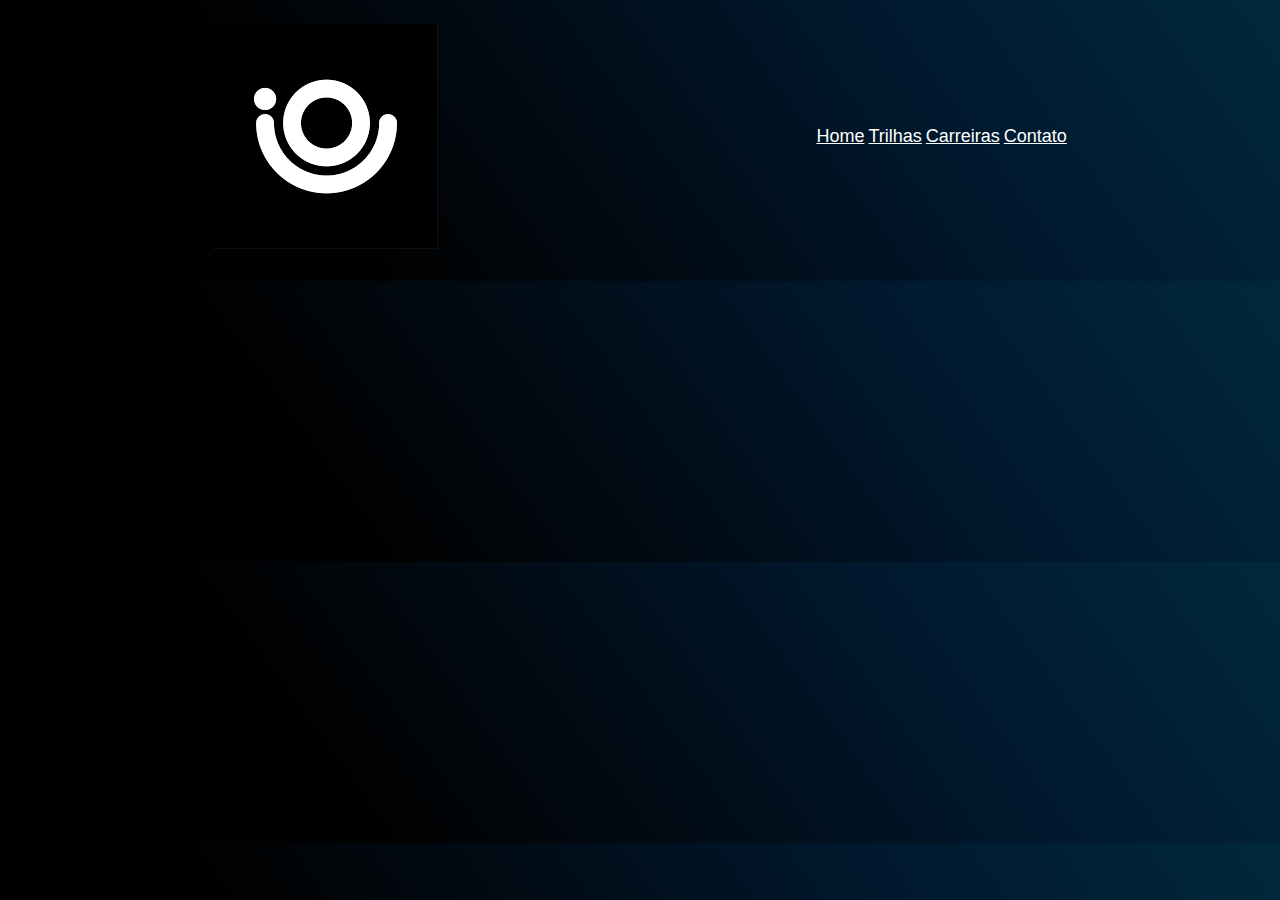
==== module_II_challenges/landingpage/index.html @ 07510e96 "Landing Page CSS" ====
<!DOCTYPE html>
<html lang="pt-br">
  <head>
    <meta charset="=utf-8" />
    <meta http-equiv="X-UA-Compatible" content="IE=edge" />
    <meta name="viewport" content="width=device-width, initial-scale=1" />
    <!-- Comments-->
    <title>Landing Page Challenge</title>
    <link href="style.css" rel="stylesheet" />
    <link href="assets/cruzdemaltalogo.png" rel="icon" />

    <link rel="preconnect" href="https://fonts.googleapis.com" />
    <link rel="preconnect" href="https://fonts.gstatic.com" crossorigin />
    <link
      href="https://fonts.googleapis.com/css2?family=Roboto&display=swap"
      rel="stylesheet"
    />
  </head>

  <body>
    <header class="header">
      <img src="assets/ioasyslogo.png" alt="ioasys logo" />
      <nav class="'header-menu">
        <a
          class="header-menu-item"
          href="https://camp.ioasys.com.br"
          target="blank"
          >Home</a
        >
        <a
          class="header-menu-item"
          href="https://camp.ioasys.com.br"
          target="blank"
          >Trilhas</a
        >
        <a
          class="header-menu-item"
          href="https://camp.ioasys.com.br"
          target="blank"
          >Carreiras</a
        >
        <a
          class="header-menu-item"
          href="https://camp.ioasys.com.br/contato"
          target="blank"
          >Contato</a
        >
      </nav>
    </header>

    <main class="main-div">
      <section></section>
    </main>
    <script src="script.js"></script>
  </body>
</html>
---- module_II_challenges/landingpage/style.css ----
.html,
body {
  padding: 0;
  margin-right: 0;
  margin-left: 0;
  margin-top: 0;

  box-sizing: border-box;
  text-decoration: none;

  font-size: 100%;
  background: linear-gradient(
    54.13deg,
    #010101 26.55%,
    #00192f 72.7%,
    #002c3f 106.21%
  );
}

.container {
  width: 100%;
  height: 100%;
}

.header {
  display: flex;
  flex-direction: row;
  align-items: center;
  justify-content: space-around;
  padding: 24px;
}

.header-logo {
  height: 45px;
}

.header-menu {
  display: flex;
  gap: 32px;
}

.header-menu-item {
  font-family: "Sarala", sans-serif;
  color: #ffff;
  font-weight: 400;
  font-size: 18px;
}
.header-menu-item :hover {
  border-bottom: 1.5px solid #ffff;
}

.main-div{
  
}
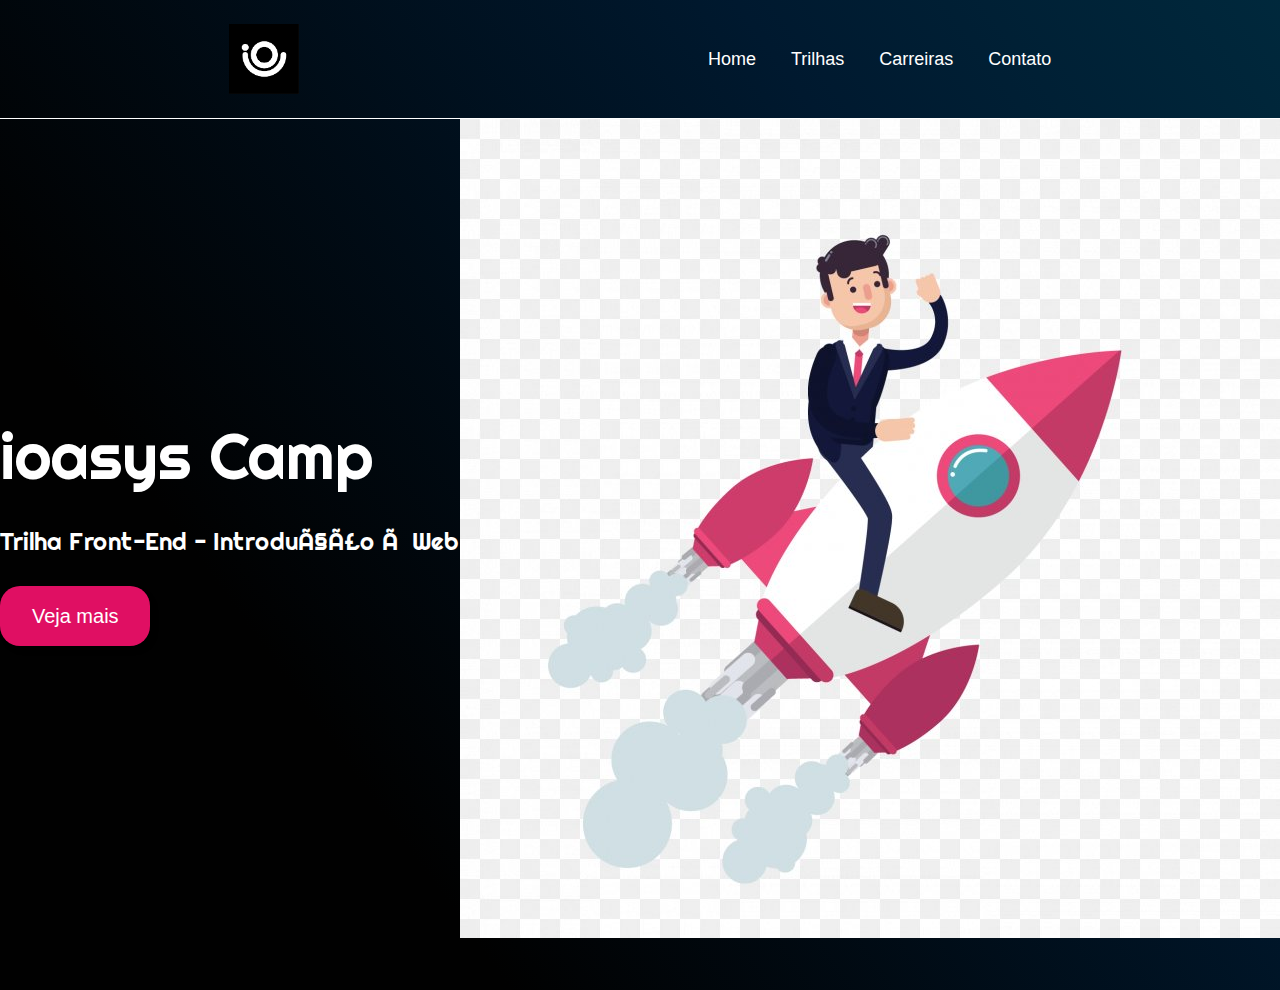
==== commit 1826927a: "Rocket Man" ====
--- a/module_II_challenges/landingpage/index.html
+++ b/module_II_challenges/landingpage/index.html
@@ -7,7 +7,7 @@
     <!-- Comments-->
     <title>Landing Page Challenge</title>
     <link href="style.css" rel="stylesheet" />
-    <link href="assets/cruzdemaltalogo.png" rel="icon" />
+    <link href="assets/ioasyslogo.png" rel="icon" />
 
     <link rel="preconnect" href="https://fonts.googleapis.com" />
     <link rel="preconnect" href="https://fonts.gstatic.com" crossorigin />
@@ -19,8 +19,8 @@
 
   <body>
     <header class="header">
-      <img src="assets/ioasyslogo.png" alt="ioasys logo" />
-      <nav class="'header-menu">
+      <img class="header-logo" src="assets/ioasyslogo.png" alt="ioasys logo" />
+      <nav class="header-menu">
         <a
           class="header-menu-item"
           href="https://camp.ioasys.com.br"
@@ -30,26 +30,43 @@
         <a
           class="header-menu-item"
           href="https://camp.ioasys.com.br"
-          target="blank"
+          target="_blank"
           >Trilhas</a
         >
         <a
           class="header-menu-item"
-          href="https://camp.ioasys.com.br"
-          target="blank"
+          href="https://ioasys.gupy.io"
+          target="_blank"
           >Carreiras</a
         >
         <a
           class="header-menu-item"
           href="https://camp.ioasys.com.br/contato"
-          target="blank"
+          target="_blank"
           >Contato</a
         >
       </nav>
     </header>
 
     <main class="main-div">
-      <section></section>
+      <section class="main-content">
+        <div class="main-content-div">
+          <h1 class="main-title">ioasys Camp</h1>
+          <h2 class="main-subtitle">Trilha Front-End - Introdução à Web</h2>
+          <a
+            class="main-button"
+            href="https://camp.ioasys.com.br"
+            target="_blank"
+            >Veja mais</a
+          >
+        </div>
+        <div class="div-image">
+          <div class="div-rocketman">
+            <img class="main-image" src="assets/rocketman.jpg" alt="rocketman">
+          </div>
+
+        </div>
+      </section>
     </main>
     <script src="script.js"></script>
   </body>
--- a/module_II_challenges/landingpage/style.css
+++ b/module_II_challenges/landingpage/style.css
@@ -1,9 +1,8 @@
-.html,
+@import url("https://fonts.googleapis.com/css2?family=Righteous&display=swap");
+
 body {
   padding: 0;
-  margin-right: 0;
-  margin-left: 0;
-  margin-top: 0;
+  margin: 0;
 
   box-sizing: border-box;
   text-decoration: none;
@@ -11,7 +10,7 @@
   font-size: 100%;
   background: linear-gradient(
     54.13deg,
-    #010101 26.55%,
+    #010101 25.55%,
     #00192f 72.7%,
     #002c3f 106.21%
   );
@@ -31,12 +30,12 @@
 }
 
 .header-logo {
-  height: 45px;
+  height: 70px;
 }
 
 .header-menu {
   display: flex;
-  gap: 32px;
+  gap: 35px;
 }
 
 .header-menu-item {
@@ -44,11 +43,60 @@
   color: #ffff;
   font-weight: 400;
   font-size: 18px;
+  text-decoration: none;
 }
-.header-menu-item :hover {
+
+.header-menu-item:hover {
   border-bottom: 1.5px solid #ffff;
 }
 
-.main-div{
-  
+.main-div {
+  margin-bottom: 48px;
+  border-top: 0.4px solid #ffff;
 }
+
+.main-content {
+  display: flex;
+  flex-direction: row;
+  align-items: center;
+  justify-content: space-around;
+}
+
+.main-content-div {
+  display: flex;
+  flex-direction: column;
+  gap: 10px;
+}
+
+.main-title {
+  font-family: "Righteous", cursive;
+  font-weight: 400;
+  font-size: 64px;
+  color: #ffff;
+
+  margin: 0;
+}
+.main-subtitle {
+  font-family: "Righteous", cursive;
+  font-weight: 200;
+  font-size: 24px;
+  color: #ffff;
+}
+
+.main-button {
+  display: flex;
+  align-items: center;
+  justify-content: center;
+  background-color: #e00f63;
+  width: 150px;
+  height: 60px;
+  border: none;
+  box-shadow: 4px 5px 4px rgba(0, 0, 0, 0.25);
+  border-radius: 20px;
+  font-family: "Sarala", sans-serif;
+  font-weight: 400;
+  font-size: 20px;
+  color: #ffff;
+  cursor: pointer;
+  text-decoration: none;
+}
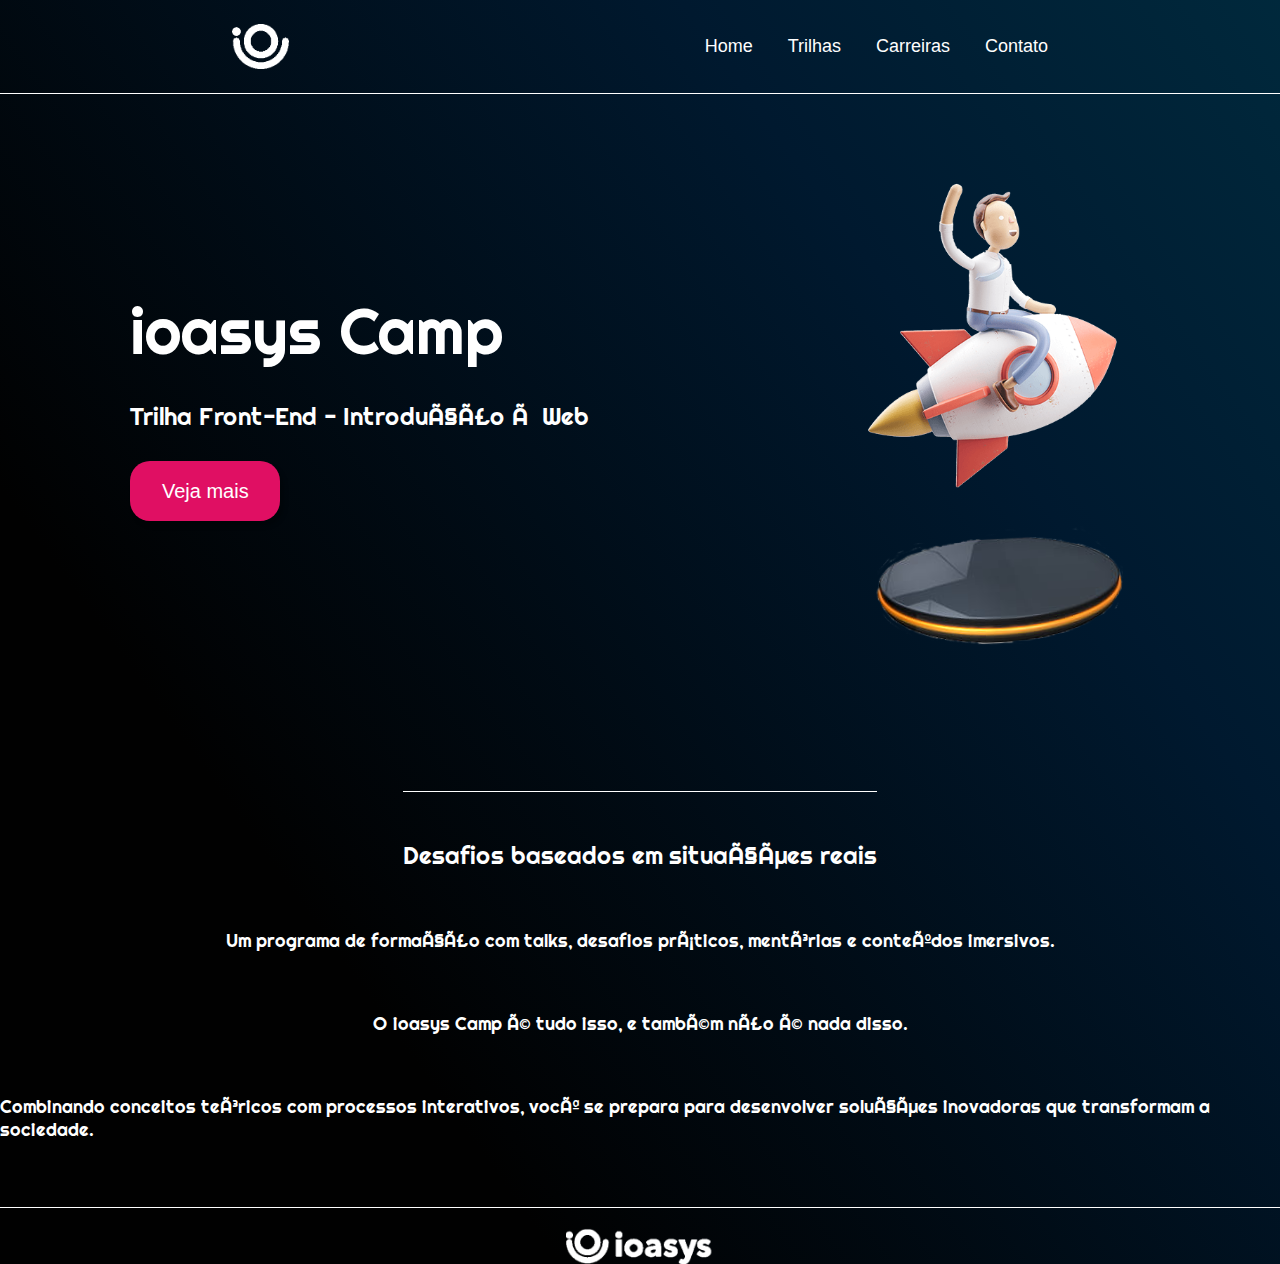
==== commit 8fa70e15: "LandingPage conclusion" ====
--- a/module_II_challenges/landingpage/index.html
+++ b/module_II_challenges/landingpage/index.html
@@ -19,7 +19,7 @@
 
   <body>
     <header class="header">
-      <img class="header-logo" src="assets/ioasyslogo.png" alt="ioasys logo" />
+      <img class="header-logo" src="assets/ioasyslogovector.png" alt="ioasys logo" />
       <nav class="header-menu">
         <a
           class="header-menu-item"
@@ -62,12 +62,49 @@
         </div>
         <div class="div-image">
           <div class="div-rocketman">
-            <img class="main-image" src="assets/rocketman.jpg" alt="rocketman">
+            <img
+              class="main-image"
+              src="assets/efoundry-rocket-man.png"
+              alt="rocketman"
+            />
           </div>
-
+          <div class="div-base">
+            <img
+              class="base-image"
+              src="assets/polaris.png"
+              alt="base"
+            />
+          </div>
         </div>
       </section>
+
+      <section class="secondary-content">
+        <h3 class="secondary-content-title">
+          Desafios baseados em situações reais
+        </h3>
+        <p class="secondary-content-text">
+          Um programa de formação com talks, desafios práticos, mentórias e
+          conteúdos <strong>imersivos</strong>.
+        </p>
+        <p class="secondary-content-text">
+          O <strong>ioasys Camp</strong> é tudo isso, e também não é nada disso.
+        </p>
+        <p class="secondary-content-text">
+          Combinando conceitos teóricos com processos interativos, você se
+          prepara para desenvolver soluções inovadoras que transformam a
+          sociedade.
+        </p>
+      </section>
     </main>
-    <script src="script.js"></script>
+
+    <footer>
+      <div class="div-footer-logo">
+        <img
+          class="footer-logo"
+          src="assets/ioasysfull.png"
+          alt="ioasys_logo"
+        />
+      </div>
+    </footer>
   </body>
 </html>
--- a/module_II_challenges/landingpage/style.css
+++ b/module_II_challenges/landingpage/style.css
@@ -30,7 +30,7 @@
 }
 
 .header-logo {
-  height: 70px;
+  height: 45px;
 }
 
 .header-menu {
@@ -100,3 +100,74 @@
   cursor: pointer;
   text-decoration: none;
 }
+.main-button:hover {
+  border: 3px solid #e00f63;
+  background-color: transparent;
+}
+.main-image {
+  height: 370px;
+  margin-top: 50px;
+}
+
+.div-image {
+  display: flex;
+  flex-direction: column;
+}
+.div-rocketman {
+  animation: move 4s ease infinite;
+}
+@keyframes move{
+  50% {
+    transform: translate(0px,30px);
+  }
+}
+.div-base{
+  transform: rotate(-3deg);
+  animation: rotate 4s ease infinite;
+}
+@keyframes rotate{
+  50% {
+    transform: rotate(3deg);
+  }
+}
+.base-image {
+  margin-left: 25px;
+  margin-top: 10px;
+  margin-bottom: 50px;
+}
+.secondary-content {
+  display: flex;
+  flex-direction: column;
+  align-items: center;
+  gap: 24px;
+  margin-top: 50px;
+}
+.secondary-content-title {
+  border-top: 0.4px solid #ffff;
+  padding-top: 48px;
+  font-family: "Righteous", cursive;
+  font-weight: 400;
+  font-size: 24px;
+  color: #ffff;
+  margin-bottom: 16px;
+}
+.secondary-content-text {
+  font-family: "Righteous", cursive;
+  font-weight: 300;
+  font-size: 18px;
+  color: #ffff;
+}
+.footer {
+  padding: 32px;
+  border-top: 0.1px solid #ffff;
+}
+.footer-logo {
+  height: 36px;
+  margin-top: 20px;
+}
+.div-footer-logo {
+  border-top: 0.4px solid  #ffff;
+  display: flex;
+  justify-content: center;
+  align-items: center;
+}
